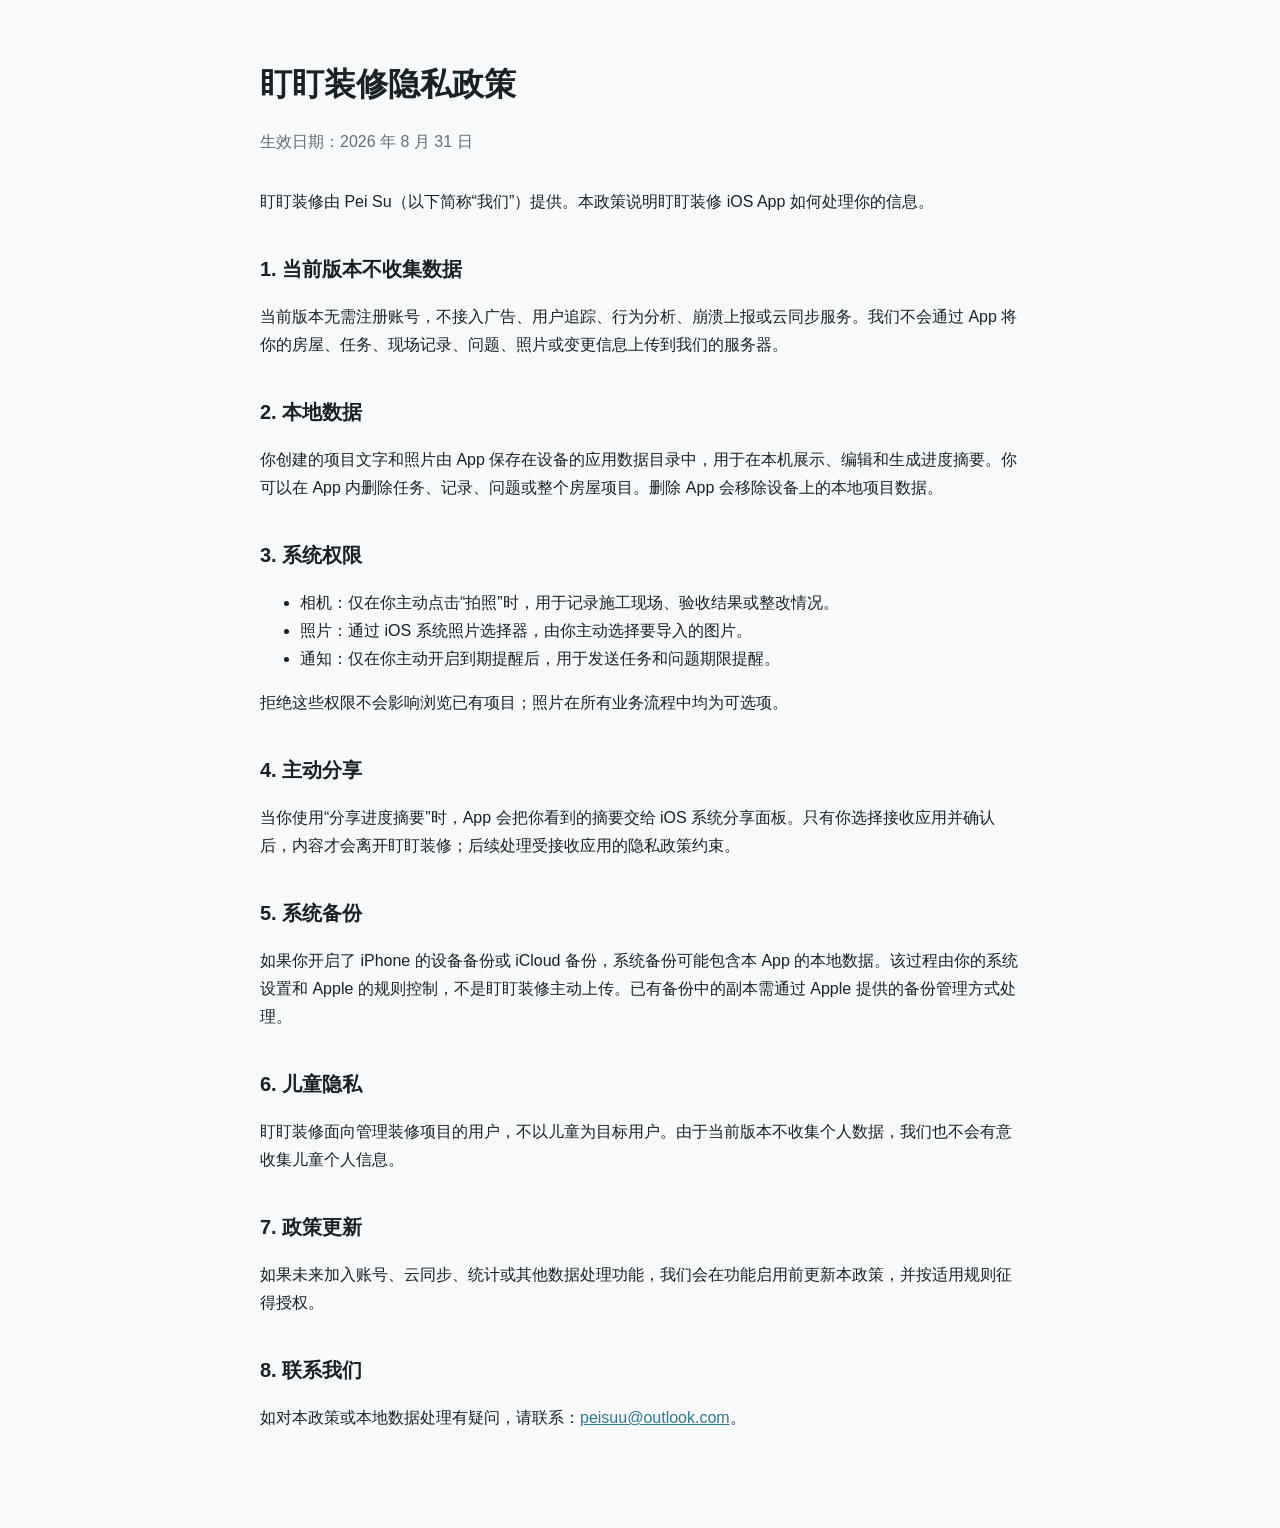
==== privacy-policy.html @ 21f6b6c5 "Publish support and privacy pages" ====
<!doctype html>
<html lang="zh-CN">
<head>
  <meta charset="utf-8">
  <meta name="viewport" content="width=device-width, initial-scale=1">
  <title>盯盯装修隐私政策</title>
  <style>
    :root { color-scheme: light dark; font-family: -apple-system, BlinkMacSystemFont, "PingFang SC", sans-serif; }
    body { margin: 0; color: #172126; background: #f7f9fa; line-height: 1.75; }
    main { width: min(760px, calc(100% - 40px)); margin: 0 auto; padding: 56px 0 80px; }
    h1 { margin: 0 0 8px; font-size: 32px; letter-spacing: 0; }
    h2 { margin: 36px 0 8px; font-size: 20px; letter-spacing: 0; }
    p, li { font-size: 16px; }
    .meta { color: #607078; margin-bottom: 32px; }
    a { color: #2f788e; }
    @media (prefers-color-scheme: dark) {
      body { color: #eef4f5; background: #111718; }
      .meta { color: #9eafb5; }
      a { color: #79bdd0; }
    }
  </style>
</head>
<body>
  <main>
    <h1>盯盯装修隐私政策</h1>
    <p class="meta">生效日期：2026 年 8 月 31 日</p>

    <p>盯盯装修由 Pei Su（以下简称“我们”）提供。本政策说明盯盯装修 iOS App 如何处理你的信息。</p>

    <h2>1. 当前版本不收集数据</h2>
    <p>当前版本无需注册账号，不接入广告、用户追踪、行为分析、崩溃上报或云同步服务。我们不会通过 App 将你的房屋、任务、现场记录、问题、照片或变更信息上传到我们的服务器。</p>

    <h2>2. 本地数据</h2>
    <p>你创建的项目文字和照片由 App 保存在设备的应用数据目录中，用于在本机展示、编辑和生成进度摘要。你可以在 App 内删除任务、记录、问题或整个房屋项目。删除 App 会移除设备上的本地项目数据。</p>

    <h2>3. 系统权限</h2>
    <ul>
      <li>相机：仅在你主动点击“拍照”时，用于记录施工现场、验收结果或整改情况。</li>
      <li>照片：通过 iOS 系统照片选择器，由你主动选择要导入的图片。</li>
      <li>通知：仅在你主动开启到期提醒后，用于发送任务和问题期限提醒。</li>
    </ul>
    <p>拒绝这些权限不会影响浏览已有项目；照片在所有业务流程中均为可选项。</p>

    <h2>4. 主动分享</h2>
    <p>当你使用“分享进度摘要”时，App 会把你看到的摘要交给 iOS 系统分享面板。只有你选择接收应用并确认后，内容才会离开盯盯装修；后续处理受接收应用的隐私政策约束。</p>

    <h2>5. 系统备份</h2>
    <p>如果你开启了 iPhone 的设备备份或 iCloud 备份，系统备份可能包含本 App 的本地数据。该过程由你的系统设置和 Apple 的规则控制，不是盯盯装修主动上传。已有备份中的副本需通过 Apple 提供的备份管理方式处理。</p>

    <h2>6. 儿童隐私</h2>
    <p>盯盯装修面向管理装修项目的用户，不以儿童为目标用户。由于当前版本不收集个人数据，我们也不会有意收集儿童个人信息。</p>

    <h2>7. 政策更新</h2>
    <p>如果未来加入账号、云同步、统计或其他数据处理功能，我们会在功能启用前更新本政策，并按适用规则征得授权。</p>

    <h2>8. 联系我们</h2>
    <p>如对本政策或本地数据处理有疑问，请联系：<a href="mailto:peisuu@outlook.com">peisuu@outlook.com</a>。</p>
  </main>
</body>
</html>
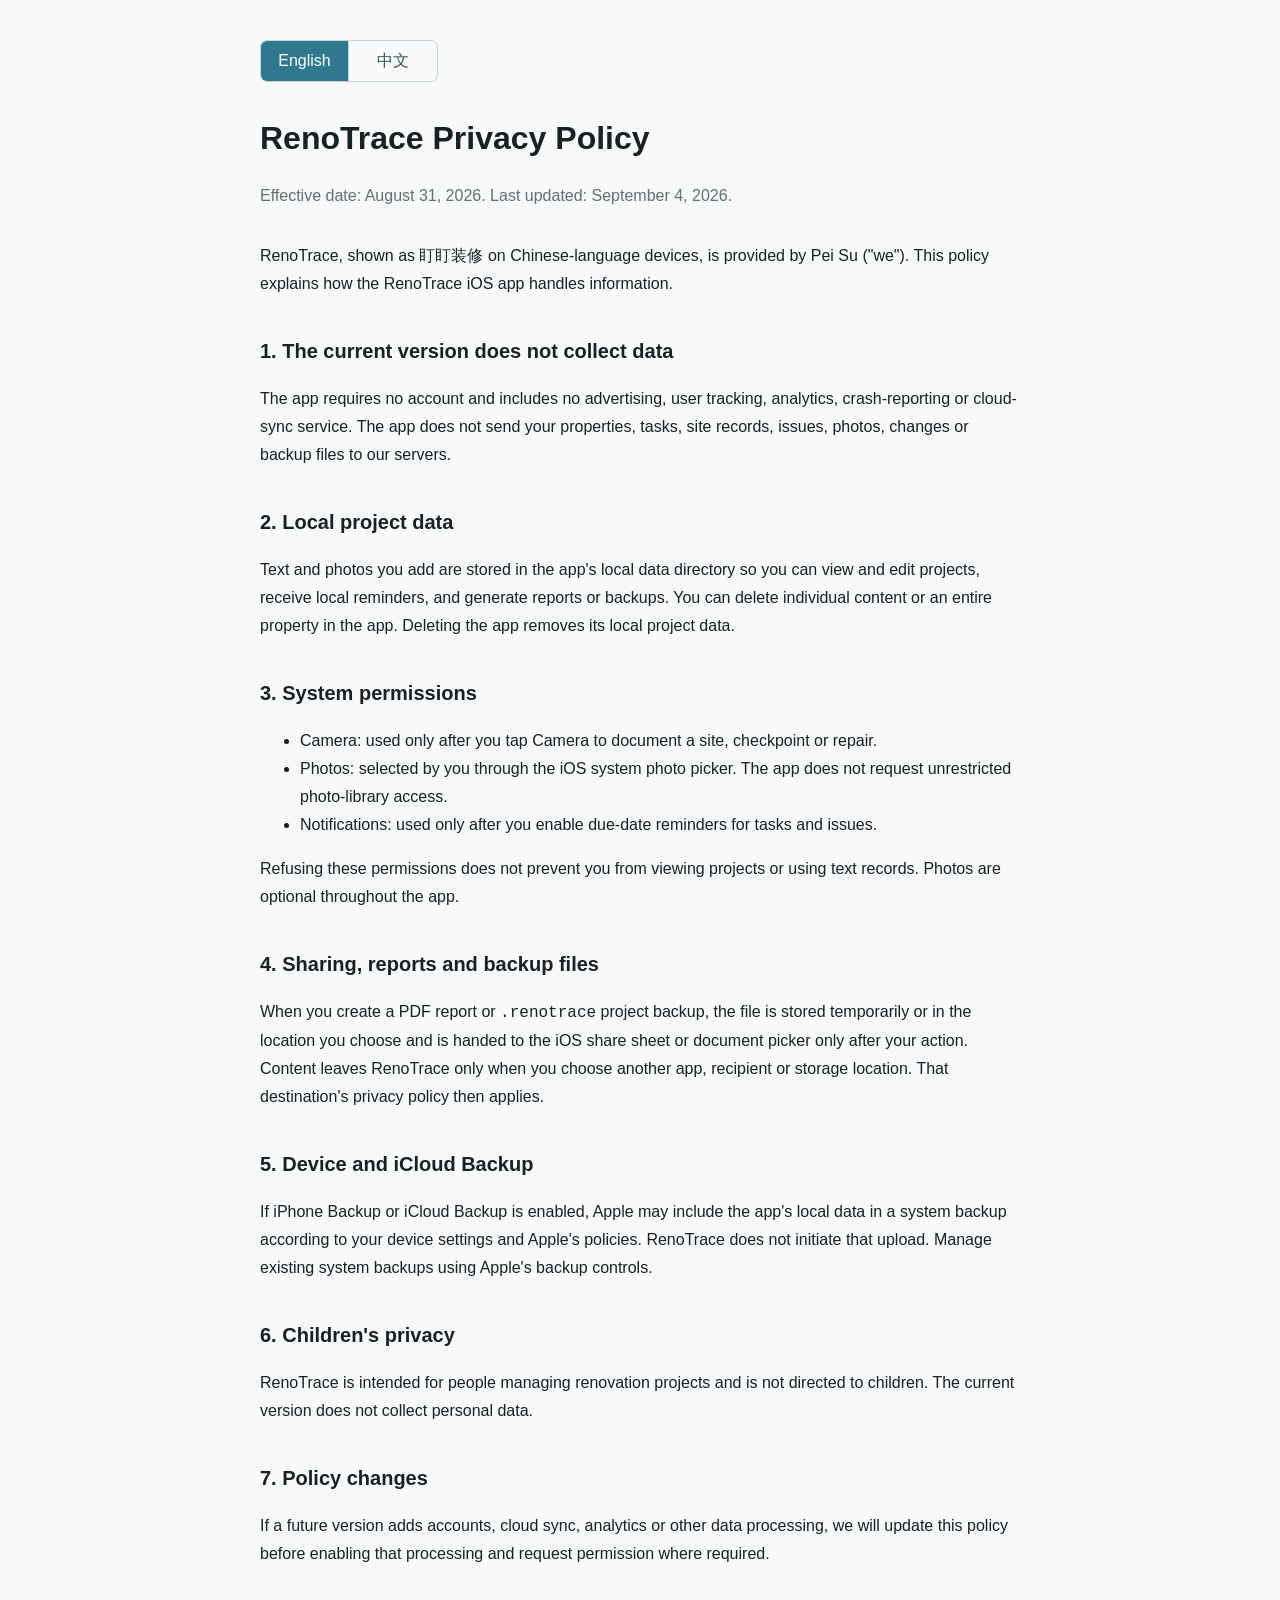
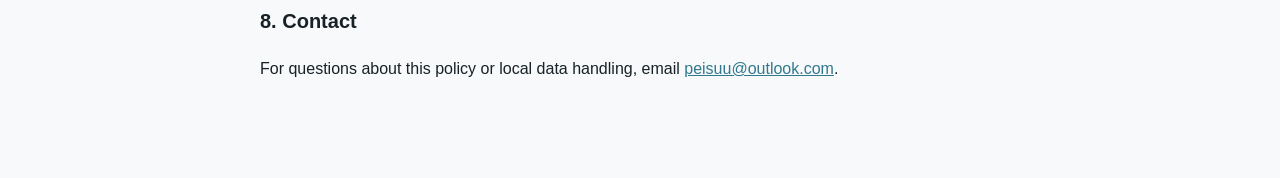
==== commit 870bb78c: "Add bilingual RenoTrace support pages" ====
--- a/privacy-policy.html
+++ b/privacy-policy.html
@@ -1,60 +1,132 @@
 <!doctype html>
-<html lang="zh-CN">
+<html lang="en">
 <head>
   <meta charset="utf-8">
   <meta name="viewport" content="width=device-width, initial-scale=1">
-  <title>盯盯装修隐私政策</title>
+  <title>RenoTrace Privacy Policy</title>
   <style>
     :root { color-scheme: light dark; font-family: -apple-system, BlinkMacSystemFont, "PingFang SC", sans-serif; }
     body { margin: 0; color: #172126; background: #f7f9fa; line-height: 1.75; }
-    main { width: min(760px, calc(100% - 40px)); margin: 0 auto; padding: 56px 0 80px; }
-    h1 { margin: 0 0 8px; font-size: 32px; letter-spacing: 0; }
+    main { width: min(760px, calc(100% - 40px)); margin: 0 auto; padding: 40px 0 80px; }
+    h1 { margin: 28px 0 8px; font-size: 32px; letter-spacing: 0; }
     h2 { margin: 36px 0 8px; font-size: 20px; letter-spacing: 0; }
     p, li { font-size: 16px; }
     .meta { color: #607078; margin-bottom: 32px; }
+    .language-picker { display: inline-flex; border: 1px solid #c9d3d7; border-radius: 7px; overflow: hidden; }
+    .language-picker button { min-width: 88px; min-height: 38px; padding: 6px 14px; border: 0; border-right: 1px solid #c9d3d7; color: #35545f; background: transparent; font: inherit; cursor: pointer; }
+    .language-picker button:last-child { border-right: 0; }
+    .language-picker button[aria-selected="true"] { color: #ffffff; background: #2f788e; }
     a { color: #2f788e; }
+    [hidden] { display: none; }
     @media (prefers-color-scheme: dark) {
       body { color: #eef4f5; background: #111718; }
       .meta { color: #9eafb5; }
+      .language-picker { border-color: #4b5c62; }
+      .language-picker button { color: #b7c8ce; border-color: #4b5c62; }
+      .language-picker button[aria-selected="true"] { color: #081316; background: #79bdd0; }
       a { color: #79bdd0; }
     }
   </style>
 </head>
 <body>
   <main>
-    <h1>盯盯装修隐私政策</h1>
-    <p class="meta">生效日期：2026 年 8 月 31 日</p>
+    <div class="language-picker" role="tablist" aria-label="Language">
+      <button type="button" role="tab" data-language="en" aria-selected="true">English</button>
+      <button type="button" role="tab" data-language="zh-Hans" aria-selected="false">中文</button>
+    </div>
 
-    <p>盯盯装修由 Pei Su（以下简称“我们”）提供。本政策说明盯盯装修 iOS App 如何处理你的信息。</p>
+    <section data-content="en">
+      <h1>RenoTrace Privacy Policy</h1>
+      <p class="meta">Effective date: August 31, 2026. Last updated: September 4, 2026.</p>
 
-    <h2>1. 当前版本不收集数据</h2>
-    <p>当前版本无需注册账号，不接入广告、用户追踪、行为分析、崩溃上报或云同步服务。我们不会通过 App 将你的房屋、任务、现场记录、问题、照片或变更信息上传到我们的服务器。</p>
+      <p>RenoTrace, shown as 盯盯装修 on Chinese-language devices, is provided by Pei Su ("we"). This policy explains how the RenoTrace iOS app handles information.</p>
 
-    <h2>2. 本地数据</h2>
-    <p>你创建的项目文字和照片由 App 保存在设备的应用数据目录中，用于在本机展示、编辑和生成进度摘要。你可以在 App 内删除任务、记录、问题或整个房屋项目。删除 App 会移除设备上的本地项目数据。</p>
+      <h2>1. The current version does not collect data</h2>
+      <p>The app requires no account and includes no advertising, user tracking, analytics, crash-reporting or cloud-sync service. The app does not send your properties, tasks, site records, issues, photos, changes or backup files to our servers.</p>
 
-    <h2>3. 系统权限</h2>
-    <ul>
-      <li>相机：仅在你主动点击“拍照”时，用于记录施工现场、验收结果或整改情况。</li>
-      <li>照片：通过 iOS 系统照片选择器，由你主动选择要导入的图片。</li>
-      <li>通知：仅在你主动开启到期提醒后，用于发送任务和问题期限提醒。</li>
-    </ul>
-    <p>拒绝这些权限不会影响浏览已有项目；照片在所有业务流程中均为可选项。</p>
+      <h2>2. Local project data</h2>
+      <p>Text and photos you add are stored in the app's local data directory so you can view and edit projects, receive local reminders, and generate reports or backups. You can delete individual content or an entire property in the app. Deleting the app removes its local project data.</p>
 
-    <h2>4. 主动分享</h2>
-    <p>当你使用“分享进度摘要”时，App 会把你看到的摘要交给 iOS 系统分享面板。只有你选择接收应用并确认后，内容才会离开盯盯装修；后续处理受接收应用的隐私政策约束。</p>
+      <h2>3. System permissions</h2>
+      <ul>
+        <li>Camera: used only after you tap Camera to document a site, checkpoint or repair.</li>
+        <li>Photos: selected by you through the iOS system photo picker. The app does not request unrestricted photo-library access.</li>
+        <li>Notifications: used only after you enable due-date reminders for tasks and issues.</li>
+      </ul>
+      <p>Refusing these permissions does not prevent you from viewing projects or using text records. Photos are optional throughout the app.</p>
 
-    <h2>5. 系统备份</h2>
-    <p>如果你开启了 iPhone 的设备备份或 iCloud 备份，系统备份可能包含本 App 的本地数据。该过程由你的系统设置和 Apple 的规则控制，不是盯盯装修主动上传。已有备份中的副本需通过 Apple 提供的备份管理方式处理。</p>
+      <h2>4. Sharing, reports and backup files</h2>
+      <p>When you create a PDF report or <code>.renotrace</code> project backup, the file is stored temporarily or in the location you choose and is handed to the iOS share sheet or document picker only after your action. Content leaves RenoTrace only when you choose another app, recipient or storage location. That destination's privacy policy then applies.</p>
 
-    <h2>6. 儿童隐私</h2>
-    <p>盯盯装修面向管理装修项目的用户，不以儿童为目标用户。由于当前版本不收集个人数据，我们也不会有意收集儿童个人信息。</p>
+      <h2>5. Device and iCloud Backup</h2>
+      <p>If iPhone Backup or iCloud Backup is enabled, Apple may include the app's local data in a system backup according to your device settings and Apple's policies. RenoTrace does not initiate that upload. Manage existing system backups using Apple's backup controls.</p>
 
-    <h2>7. 政策更新</h2>
-    <p>如果未来加入账号、云同步、统计或其他数据处理功能，我们会在功能启用前更新本政策，并按适用规则征得授权。</p>
+      <h2>6. Children's privacy</h2>
+      <p>RenoTrace is intended for people managing renovation projects and is not directed to children. The current version does not collect personal data.</p>
 
-    <h2>8. 联系我们</h2>
-    <p>如对本政策或本地数据处理有疑问，请联系：<a href="mailto:peisuu@outlook.com">peisuu@outlook.com</a>。</p>
+      <h2>7. Policy changes</h2>
+      <p>If a future version adds accounts, cloud sync, analytics or other data processing, we will update this policy before enabling that processing and request permission where required.</p>
+
+      <h2>8. Contact</h2>
+      <p>For questions about this policy or local data handling, email <a href="mailto:peisuu@outlook.com">peisuu@outlook.com</a>.</p>
+    </section>
+
+    <section data-content="zh-Hans" hidden>
+      <h1>盯盯装修隐私政策</h1>
+      <p class="meta">生效日期：2026 年 8 月 31 日。更新日期：2026 年 9 月 4 日。</p>
+
+      <p>RenoTrace 在中文设备上显示为“盯盯装修”，由 Pei Su（以下简称“我们”）提供。本政策说明本 iOS App 如何处理你的信息。</p>
+
+      <h2>1. 当前版本不收集数据</h2>
+      <p>当前版本无需注册账号，不接入广告、用户追踪、行为分析、崩溃上报或云同步服务。App 不会把你的房屋、任务、现场记录、问题、照片、变更或备份文件发送到我们的服务器。</p>
+
+      <h2>2. 本地项目数据</h2>
+      <p>你创建的文字和照片由 App 保存在设备的应用数据目录中，用于在本机展示和编辑项目、发送本地提醒，以及生成报告或备份。你可以在 App 内删除单项内容或整个房屋项目。删除 App 会移除设备上的本地项目数据。</p>
+
+      <h2>3. 系统权限</h2>
+      <ul>
+        <li>相机：仅在你主动点击“相机”后，用于记录施工现场、检查节点或整改情况。</li>
+        <li>照片：通过 iOS 系统照片选择器，由你主动选择要导入的图片。App 不请求不受限制的完整照片库访问权限。</li>
+        <li>通知：仅在你主动开启到期提醒后，用于发送任务和问题期限提醒。</li>
+      </ul>
+      <p>拒绝这些权限不会影响浏览项目或使用文字记录；照片在所有业务流程中均为可选项。</p>
+
+      <h2>4. 分享、报告和备份文件</h2>
+      <p>当你生成 PDF 报告或 <code>.renotrace</code> 项目备份时，文件会临时保存在本机或你选择的位置，并且只有在你主动操作后才会交给 iOS 系统分享面板或文件选择器。只有你选择接收应用、收件人或保存位置后，内容才会离开 RenoTrace；后续处理受对应服务的隐私政策约束。</p>
+
+      <h2>5. 设备与 iCloud 备份</h2>
+      <p>如果你开启了 iPhone 设备备份或 iCloud 备份，Apple 可能按照你的系统设置和 Apple 的规则备份本 App 的本地数据。RenoTrace 不会主动发起这类上传。已有系统备份可通过 Apple 提供的备份管理方式处理。</p>
+
+      <h2>6. 儿童隐私</h2>
+      <p>盯盯装修面向管理装修项目的用户，不以儿童为目标用户。当前版本不收集个人数据。</p>
+
+      <h2>7. 政策更新</h2>
+      <p>如果未来加入账号、云同步、统计或其他数据处理功能，我们会在相关处理启用前更新本政策，并按适用规则征得授权。</p>
+
+      <h2>8. 联系我们</h2>
+      <p>如对本政策或本地数据处理有疑问，请联系：<a href="mailto:peisuu@outlook.com">peisuu@outlook.com</a>。</p>
+    </section>
   </main>
+  <script>
+    const languageButtons = document.querySelectorAll("[data-language]");
+    const contentPanels = document.querySelectorAll("[data-content]");
+
+    function showLanguage(language) {
+      const useChinese = language === "zh-Hans";
+      document.documentElement.lang = useChinese ? "zh-CN" : "en";
+      document.title = useChinese ? "盯盯装修隐私政策" : "RenoTrace Privacy Policy";
+      languageButtons.forEach((button) => {
+        button.setAttribute("aria-selected", button.dataset.language === language ? "true" : "false");
+      });
+      contentPanels.forEach((panel) => {
+        panel.hidden = panel.dataset.content !== language;
+      });
+    }
+
+    languageButtons.forEach((button) => {
+      button.addEventListener("click", () => showLanguage(button.dataset.language));
+    });
+    showLanguage(navigator.language.toLowerCase().startsWith("zh") ? "zh-Hans" : "en");
+  </script>
 </body>
 </html>
